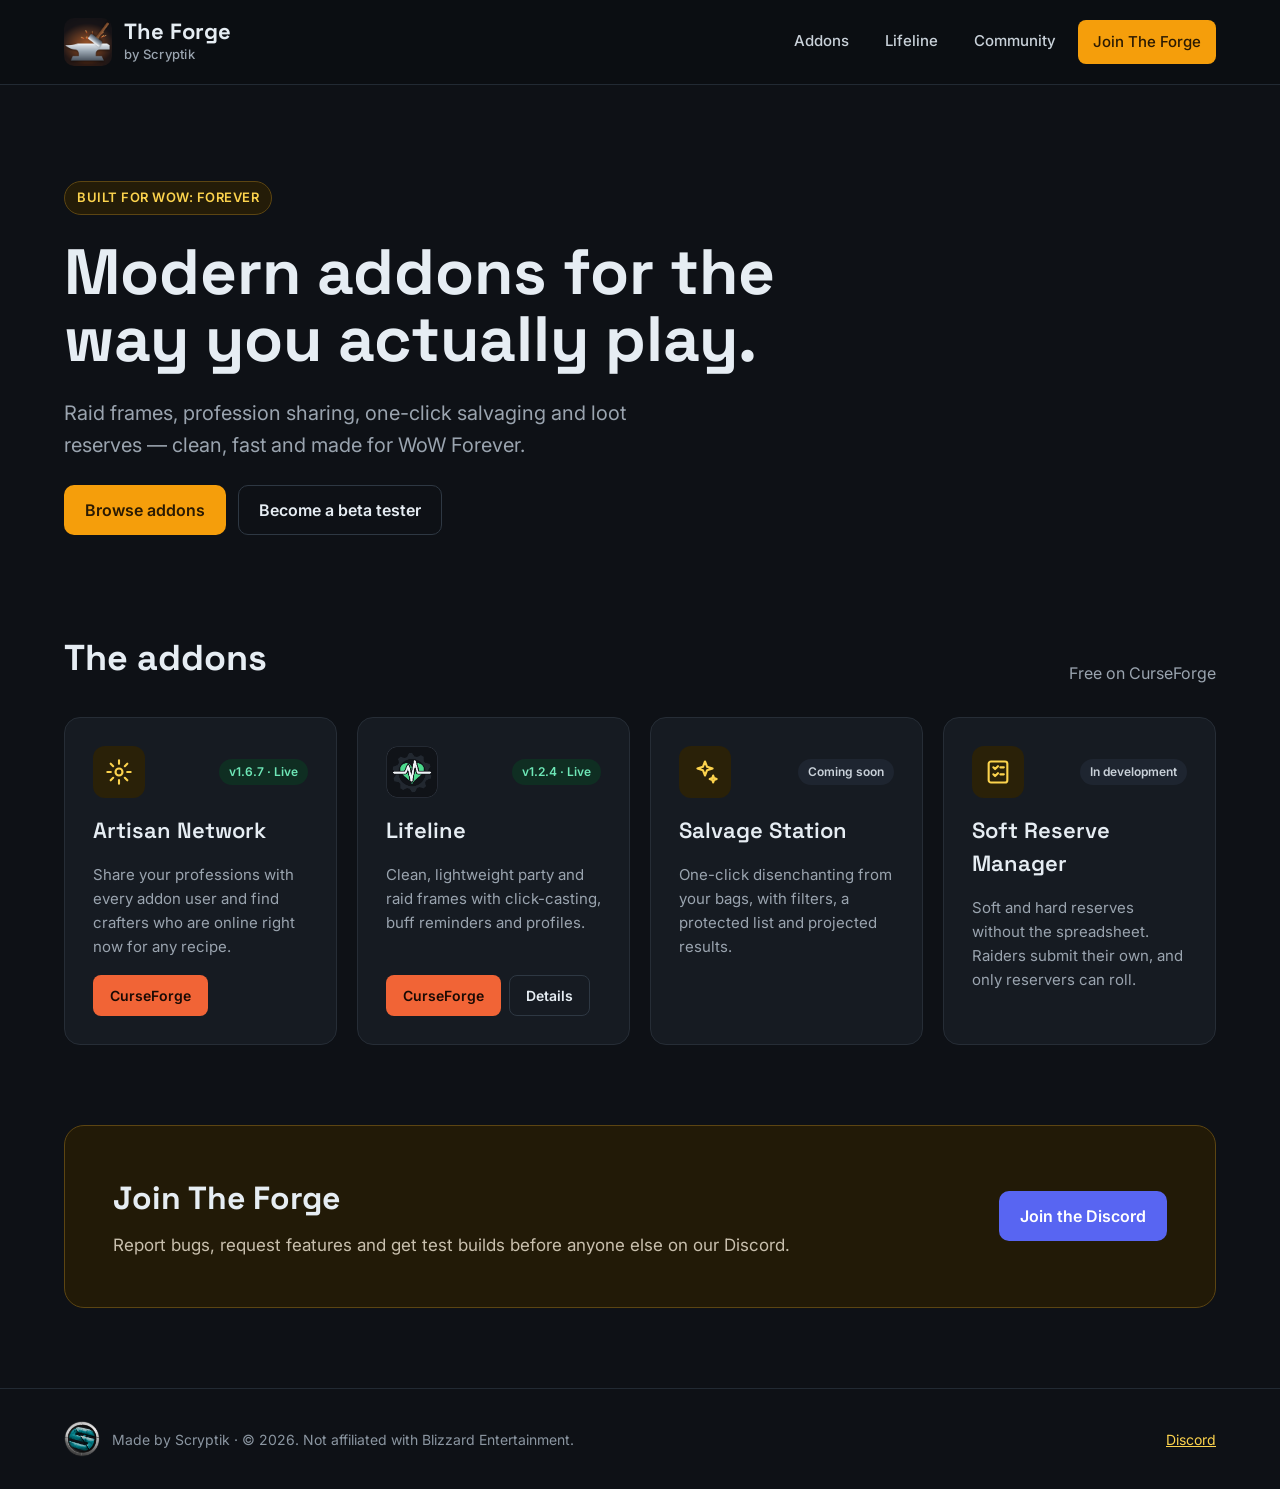
==== index.html @ fdc6e654 "Bust browser cache for stylesheet and demo script" ====
<!doctype html>
<html lang="en">
<head>
<meta charset="utf-8">
<meta name="viewport" content="width=device-width, initial-scale=1">
<title>The Forge by Scryptik – WoW Forever Addons</title>
<meta name="description" content="Modern WoW Forever addons by Scryptik: Lifeline raid frames, Artisan Network, Salvage Station and Soft Reserve Manager.">
<meta property="og:title" content="The Forge by Scryptik – WoW Forever Addons">
<meta property="og:description" content="Raid frames, profession sharing, one-click salvaging and loot reserves for WoW Forever.">
<meta property="og:image" content="https://scryptik-nunya.github.io/assets/img/og-forge.png">
<meta property="og:type" content="website">
<meta name="twitter:card" content="summary">
<link rel="icon" type="image/png" href="favicon.png">
<link rel="preconnect" href="https://fonts.googleapis.com">
<link rel="preconnect" href="https://fonts.gstatic.com" crossorigin>
<link href="https://fonts.googleapis.com/css2?family=Inter:wght@400;500;600;700&family=Space+Grotesk:wght@500;600;700&display=swap" rel="stylesheet">
<link rel="stylesheet" href="assets/css/site.css?v=2">
</head>
<body>
<a class="skip" href="#main">Skip to content</a>

<header class="site-header">
  <div class="wrap">
    <a class="brand" href="./">
      <img src="assets/img/forge-icon.png" alt="" width="48" height="48">
      <span class="brand-name"><strong>The Forge</strong><span>by Scryptik</span></span>
    </a>
    <nav class="nav" aria-label="Main">
      <a href="#addons">Addons</a>
      <a href="lifeline/">Lifeline</a>
      <a href="#community">Community</a>
      <a class="btn btn-sm btn-accent" href="https://discord.gg/yskDeZjQj7">Join The Forge</a>
    </nav>
  </div>
</header>

<main id="main">
  <section class="wrap hero">
    <span class="eyebrow">BUILT FOR WOW: FOREVER</span>
    <h1>Modern addons for the way you actually play.</h1>
    <p>Raid frames, profession sharing, one-click salvaging and loot reserves — clean, fast and made for WoW Forever.</p>
    <div class="row">
      <a class="btn btn-accent" href="#addons">Browse addons</a>
      <a class="btn btn-ghost" href="https://discord.gg/yskDeZjQj7">Become a beta tester</a>
    </div>
  </section>

  <section id="addons" class="wrap section" style="padding-top: 24px">
    <div style="display: flex; flex-wrap: wrap; align-items: flex-end; justify-content: space-between; gap: 12px">
      <h2 class="section-title">The addons</h2>
      <p class="lede">Free on CurseForge</p>
    </div>
    <div class="grid">

      <article class="card">
        <div class="card-top">
          <div class="addon-icon"><svg width="28" height="28" viewBox="0 0 24 24" fill="none" stroke="#FCD34D" stroke-width="1.8" stroke-linecap="round" stroke-linejoin="round" aria-hidden="true"><circle cx="12" cy="12" r="3"></circle><path d="M12 2v3M12 19v3M4.9 4.9l2.1 2.1M17 17l2.1 2.1M2 12h3M19 12h3M4.9 19.1L7 17M17 7l2.1-2.1"></path></svg></div>
          <span class="pill pill-live">v1.6.7 · Live</span>
        </div>
        <h3>Artisan Network</h3>
        <p>Share your professions with every addon user and find crafters who are online right now for any recipe.</p>
        <div class="row" style="gap: 8px">
          <a class="btn btn-sm btn-curse" href="https://www.curseforge.com/wow/addons/artisan-network">CurseForge</a>
        </div>
      </article>

      <article class="card">
        <div class="card-top">
          <img class="addon-icon" src="assets/img/lifeline-icon.png" alt="" width="52" height="52">
          <span class="pill pill-live">v1.2.4 · Live</span>
        </div>
        <h3>Lifeline</h3>
        <p>Clean, lightweight party and raid frames with click-casting, buff reminders and profiles.</p>
        <div class="row" style="gap: 8px">
          <a class="btn btn-sm btn-curse" href="https://www.curseforge.com/wow/addons/lifeline-cell-2">CurseForge</a>
          <a class="btn btn-sm btn-ghost" href="lifeline/">Details</a>
        </div>
      </article>

      <article class="card">
        <div class="card-top">
          <div class="addon-icon"><svg width="28" height="28" viewBox="0 0 24 24" fill="none" stroke="#FCD34D" stroke-width="1.8" stroke-linecap="round" stroke-linejoin="round" aria-hidden="true"><path d="M12 3l1.8 4.6L18.5 9l-4.7 1.4L12 15l-1.8-4.6L5.5 9l4.7-1.4z"></path><path d="M19 15l.8 2.2L22 18l-2.2.8L19 21l-.8-2.2L16 18l2.2-.8z"></path></svg></div>
          <span class="pill pill-gray">Coming soon</span>
        </div>
        <h3>Salvage Station</h3>
        <p>One-click disenchanting from your bags, with filters, a protected list and projected results.</p>
      </article>

      <article class="card">
        <div class="card-top">
          <div class="addon-icon"><svg width="28" height="28" viewBox="0 0 24 24" fill="none" stroke="#FCD34D" stroke-width="1.8" stroke-linecap="round" stroke-linejoin="round" aria-hidden="true"><rect x="4" y="3" width="16" height="18" rx="2"></rect><path d="M8 8l1.5 1.5L12 7M8 14l1.5 1.5L12 13M14 8h3M14 14h3"></path></svg></div>
          <span class="pill pill-gray">In development</span>
        </div>
        <h3>Soft Reserve Manager</h3>
        <p>Soft and hard reserves without the spreadsheet. Raiders submit their own, and only reservers can roll.</p>
      </article>

    </div>
  </section>

  <section id="community" class="wrap section" style="padding-top: 0">
    <div class="cta">
      <div>
        <h2>Join The Forge</h2>
        <p>Report bugs, request features and get test builds before anyone else on our Discord.</p>
      </div>
      <a class="btn btn-discord" href="https://discord.gg/yskDeZjQj7">Join the Discord</a>
    </div>
  </section>
</main>

<footer class="site-footer">
  <div class="wrap">
    <span class="footer-brand"><img src="assets/img/scryptik-logo.png" alt="" width="36" height="36"><span>Made by Scryptik · © 2026. Not affiliated with Blizzard Entertainment.</span></span>
    <a href="https://discord.gg/yskDeZjQj7">Discord</a>
  </div>
</footer>
</body>
</html>
---- assets/css/site.css ----
:root {
  --bg: #0E1116;
  --bg-deep: #0B0E12;
  --surface: #161B22;
  --line: #262D36;
  --line-soft: #222A33;
  --line-strong: #2E3843;
  --text: #E6EDF3;
  --text-2: #C9D1D9;
  --muted: #9AA4AF;
  --faint: #8B96A1;
  --accent: #F59E0B;
  --accent-ink: #2A1A03;
  --accent-soft: #FCD34D;
  --accent-bg: #241C08;
  --accent-line: #5C4512;
  --curse: #F16436;
  --discord: #5865F2;
  --head: "Space Grotesk", system-ui, sans-serif;
  --body: Inter, system-ui, sans-serif;
}

* { box-sizing: border-box; }
html { scroll-behavior: smooth; }
body { margin: 0; background: var(--bg); color: var(--text); font-family: var(--body); line-height: 1.5; }
img { max-width: 100%; display: block; }
a { color: var(--accent-soft); }
a:hover { color: #FDE68A; }
h1, h2, h3 { margin: 0; font-family: var(--head); }
p { margin: 0; }
code { font-family: ui-monospace, SFMono-Regular, Consolas, monospace; }

.wrap { max-width: 1200px; margin: 0 auto; padding: 0 24px; }
.band { background: var(--bg-deep); border-top: 1px solid var(--line-soft); border-bottom: 1px solid var(--line-soft); }
.section { padding-block: 80px; display: flex; flex-direction: column; gap: 32px; }
.section-title { font-size: 36px; font-weight: 700; }
.lede { color: var(--muted); font-size: 16px; }
.skip { position: absolute; left: -9999px; }
.skip:focus { left: 16px; top: 16px; z-index: 10; background: var(--accent); color: var(--accent-ink); padding: 8px 12px; border-radius: 8px; }
:focus-visible { outline: 2px solid var(--accent-soft); outline-offset: 2px; }

/* Header */
.site-header { border-bottom: 1px solid var(--line-soft); background: var(--bg-deep); }
.site-header .wrap { padding-top: 18px; padding-bottom: 18px; display: flex; flex-wrap: wrap; align-items: center; justify-content: space-between; gap: 16px; }
.brand { display: flex; align-items: center; gap: 12px; text-decoration: none; color: var(--text); }
.brand:hover { color: var(--text); }
.brand img { width: 48px; height: 48px; border-radius: 10px; object-fit: cover; }
.brand-name { display: flex; flex-direction: column; gap: 2px; }
.brand-name strong { font-family: var(--head); font-size: 22px; line-height: 1.1; }
.brand-name span { font-size: 13px; font-weight: 500; color: var(--muted); letter-spacing: 0.02em; }
.nav { display: flex; flex-wrap: wrap; gap: 8px; }
.nav a { padding: 10px 14px; border-radius: 8px; color: var(--text-2); text-decoration: none; font-size: 15px; font-weight: 500; }
.nav a:hover { background: var(--surface); color: var(--text); }

/* Buttons */
.btn { display: inline-flex; align-items: center; justify-content: center; min-height: 44px; padding: 12px 20px; border-radius: 10px; text-decoration: none; font-size: 16px; font-weight: 600; border: 1px solid transparent; }
.btn-sm { min-height: 40px; padding: 9px 16px; border-radius: 8px; font-size: 14px; }
.btn-accent { background: var(--accent); color: var(--accent-ink); }
.btn-accent:hover { background: #FBBF24; color: var(--accent-ink); }
.btn-ghost { border-color: var(--line-strong); color: var(--text); }
.btn-ghost:hover { background: var(--surface); color: var(--text); }
.btn-curse { background: var(--curse); color: #1A0A04; }
.btn-curse:hover { background: #F47A52; color: #1A0A04; }
.btn-discord { background: var(--discord); color: #fff; }
.btn-discord:hover { background: #6B76F5; color: #fff; }
.nav .btn-accent { color: var(--accent-ink); }
.nav .btn-accent:hover { background: #FBBF24; color: var(--accent-ink); }
.row { display: flex; flex-wrap: wrap; gap: 12px; }

/* Pills */
.pill { display: inline-block; padding: 4px 10px; border-radius: 999px; font-size: 12px; font-weight: 600; }
.pill-live { background: #0F2E22; color: #6EE7B7; }
.pill-accent { background: var(--accent-bg); color: var(--accent-soft); }
.pill-gray { background: #1E2530; color: var(--text-2); }
.eyebrow { align-self: flex-start; padding: 6px 12px; border: 1px solid var(--accent-line); border-radius: 999px; background: var(--accent-bg); color: var(--accent-soft); font-size: 13px; font-weight: 600; letter-spacing: 0.04em; }

/* Hero */
.hero { padding-block: 96px 72px; display: flex; flex-direction: column; gap: 24px; }
.hero h1 { font-size: clamp(40px, 6vw, 64px); line-height: 1.05; max-width: 820px; }
.hero p { font-size: 20px; line-height: 1.6; color: var(--muted); max-width: 640px; }

/* Cards */
.grid { display: grid; gap: 20px; grid-template-columns: repeat(auto-fit, minmax(270px, 1fr)); }
.card { background: var(--surface); border: 1px solid var(--line); border-radius: 16px; padding: 28px; display: flex; flex-direction: column; gap: 16px; }
.card h3 { font-size: 22px; font-weight: 600; }
.card p { color: var(--muted); font-size: 15px; line-height: 1.6; flex-grow: 1; }
.card-top { display: flex; align-items: center; justify-content: space-between; gap: 12px; }
.addon-icon { width: 52px; height: 52px; border-radius: 12px; background: #2A2108; display: flex; align-items: center; justify-content: center; }
img.addon-icon { background: none; object-fit: contain; }

/* Community */
.cta { background: #221A07; border: 1px solid var(--accent-line); border-radius: 20px; padding: 48px; display: flex; flex-wrap: wrap; align-items: center; justify-content: space-between; gap: 24px; }
.cta > div { display: flex; flex-direction: column; gap: 10px; flex: 1 1 420px; }
.cta h2 { font-size: 32px; font-weight: 700; }
.cta p { color: #C9C0AE; font-size: 17px; line-height: 1.6; }

/* Footer */
.site-footer { border-top: 1px solid var(--line-soft); }
.site-footer .wrap { padding-top: 32px; padding-bottom: 32px; display: flex; flex-wrap: wrap; align-items: center; justify-content: space-between; gap: 12px; color: var(--faint); font-size: 14px; }
.footer-brand { display: flex; align-items: center; gap: 12px; }
.footer-brand img { width: 36px; height: 36px; object-fit: contain; }

/* Addon page */
.crumbs { font-size: 14px; color: var(--faint); padding-top: 40px; }
.crumbs a { color: var(--faint); }
.crumbs span { color: var(--text-2); }
.addon-hero { display: flex; flex-wrap: wrap; gap: 48px; align-items: center; padding-block: 32px 72px; }
.addon-hero > div { flex: 1 1 440px; display: flex; flex-direction: column; gap: 20px; }
.addon-hero h1 { font-size: clamp(44px, 6vw, 64px); line-height: 1.05; }
.addon-hero p { font-size: 20px; line-height: 1.6; color: var(--muted); max-width: 520px; }
.addon-hero figure { flex: 1 1 440px; margin: 0; display: flex; flex-direction: column; gap: 10px; }
.shot { width: 100%; height: auto; aspect-ratio: 16 / 9; object-fit: cover; border-radius: 14px; border: 1px solid var(--line); }
figcaption { font-size: 13px; color: var(--faint); }
.feature { background: var(--surface); border: 1px solid var(--line); border-radius: 14px; padding: 24px; display: flex; flex-direction: column; gap: 10px; }
.feature h3 { font-size: 19px; font-weight: 600; }
.feature p { color: var(--muted); font-size: 15px; line-height: 1.6; }
.gallery { display: grid; gap: 24px; grid-template-columns: repeat(auto-fit, minmax(340px, 1fr)); }
.gallery figure { margin: 0; display: flex; flex-direction: column; gap: 8px; }
.gallery a { display: block; border-radius: 12px; }
.gallery img { width: 100%; height: auto; aspect-ratio: 16 / 9; object-fit: cover; border-radius: 12px; border: 1px solid var(--line); }
.gallery figcaption { font-size: 14px; font-weight: 500; color: var(--text-2); }
.steps { margin: 0; padding-left: 20px; color: var(--text-2); font-size: 15px; line-height: 1.9; }
.inline-code { background: var(--bg-deep); padding: 2px 6px; border-radius: 4px; font-size: 14px; }
.table-scroll { overflow-x: auto; }
.cmds { width: 100%; border-collapse: collapse; font-size: 15px; }
.cmds td { padding: 12px 16px 12px 0; border-top: 1px solid var(--line); color: var(--text-2); }
.cmds td:first-child { white-space: nowrap; }
.cmds code { background: var(--bg-deep); border: 1px solid var(--line); padding: 4px 10px; border-radius: 6px; color: var(--accent-soft); font-size: 14px; }
.faq { display: flex; flex-direction: column; gap: 12px; }
.faq div { background: var(--surface); border: 1px solid var(--line); border-radius: 12px; padding: 22px 24px; display: flex; flex-direction: column; gap: 8px; }
.faq h3 { font-family: var(--body); font-size: 17px; font-weight: 600; }
.faq p { color: var(--muted); font-size: 15px; line-height: 1.6; }

/* Demo */
.demo { display: flex; flex-wrap: wrap; gap: 20px; align-items: flex-start; }
.demo-controls { flex: 1 1 260px; max-width: 320px; background: var(--surface); border: 1px solid var(--line); border-radius: 16px; padding: 22px; display: flex; flex-direction: column; gap: 22px; }
.ctl { display: flex; flex-direction: column; gap: 10px; }
.ctl-label { font-size: 13px; font-weight: 600; color: var(--muted); letter-spacing: 0.04em; }
.seg { display: grid; gap: 6px; }
.seg button { min-height: 44px; padding: 8px 4px; border-radius: 8px; font: 600 14px var(--body); cursor: pointer; border: 1px solid var(--line); background: var(--bg); color: var(--text-2); }
.seg button[aria-pressed="true"] { border-color: var(--accent); background: var(--accent); color: var(--accent-ink); }
.toggle { min-height: 44px; display: flex; align-items: center; justify-content: space-between; gap: 12px; padding: 8px 12px; border-radius: 10px; border: 1px solid var(--line); background: var(--bg); color: var(--text); font: 500 14px var(--body); cursor: pointer; text-align: left; }
.track { flex: none; width: 40px; height: 22px; border-radius: 999px; position: relative; background: var(--line-strong); }
.track::after { content: ""; position: absolute; top: 3px; left: 3px; width: 16px; height: 16px; border-radius: 999px; background: var(--muted); transition: left 0.15s; }
.toggle[aria-pressed="true"] .track { background: var(--accent); }
.toggle[aria-pressed="true"] .track::after { left: 21px; background: var(--accent-ink); }
.demo-stage { flex: 999 1 560px; min-width: 0; background: var(--bg-deep); border: 1px solid var(--line); border-radius: 16px; padding: 22px; display: flex; flex-direction: column; gap: 16px; }
.frames-scroll { overflow-x: auto; }
.frames { display: flex; gap: 3px; width: max-content; }
.frames.horizontal { flex-direction: column; }
.group { display: flex; flex-direction: column; gap: 4px; }
.group-label { font-size: 11px; font-weight: 600; color: var(--faint); padding-left: 2px; }
.units { display: flex; flex-direction: column; gap: 1px; }
.frames.horizontal .units { flex-direction: row; }
.unit { position: relative; overflow: hidden; background: #15181C; border: 1px solid #000; transition: opacity 0.3s; }
.unit.dead { background: #2A2D31; }
.unit .fill, .unit .heal { position: absolute; top: 0; bottom: 4px; transition: width 0.4s, left 0.4s, background 0.3s; }
.unit .fill { left: 0; }
.unit .heal { opacity: 0.4; }
.unit .absorb { position: absolute; left: 0; top: 0; height: 3px; background: #E5E7EB; transition: width 0.4s; }
.unit .power { position: absolute; left: 0; bottom: 0; height: 4px; transition: width 0.4s; }
.unit .txt { position: absolute; left: 0; right: 0; top: 0; bottom: 4px; display: flex; flex-direction: column; align-items: center; justify-content: center; padding: 0 4px; text-shadow: -1px -1px 0 #000, 1px -1px 0 #000, -1px 1px 0 #000, 1px 1px 0 #000; }
.unit .nm { max-width: 100%; font-size: 12px; font-weight: 600; line-height: 1.15; white-space: nowrap; overflow: hidden; text-overflow: ellipsis; color: #fff; }
.unit .val { font-size: 10px; font-weight: 600; line-height: 1.15; color: #F3F4F6; white-space: nowrap; }
.unit .banner { position: absolute; left: 0; right: 0; bottom: 4px; height: 11px; background: rgba(0, 0, 0, 0.7); color: #E5E7EB; font-size: 8px; font-weight: 700; letter-spacing: 0.08em; line-height: 11px; text-align: center; white-space: nowrap; overflow: hidden; }
.unit .buff { position: absolute; top: 2px; right: 2px; width: 9px; height: 9px; border-radius: 2px; background: #FCD34D; border: 1px solid #000; }
.unit .deb { position: absolute; left: 2px; top: 2px; width: 12px; height: 12px; border-radius: 2px; font-size: 8px; font-weight: 700; line-height: 12px; text-align: center; color: #000; text-shadow: none; }
.legend { display: flex; flex-wrap: wrap; gap: 16px; font-size: 13px; color: var(--muted); }
.legend span { display: flex; align-items: center; gap: 6px; }
.legend i { display: inline-block; width: 12px; height: 12px; border-radius: 3px; }
.note { font-size: 13px; color: var(--faint); }

@media (max-width: 640px) {
  .section { padding-block: 56px; }
  .cta { padding: 28px; }
  .hero { padding-block: 64px 48px; }
}
@media (prefers-reduced-motion: reduce) {
  html { scroll-behavior: auto; }
  .unit, .unit * { transition: none !important; }
}
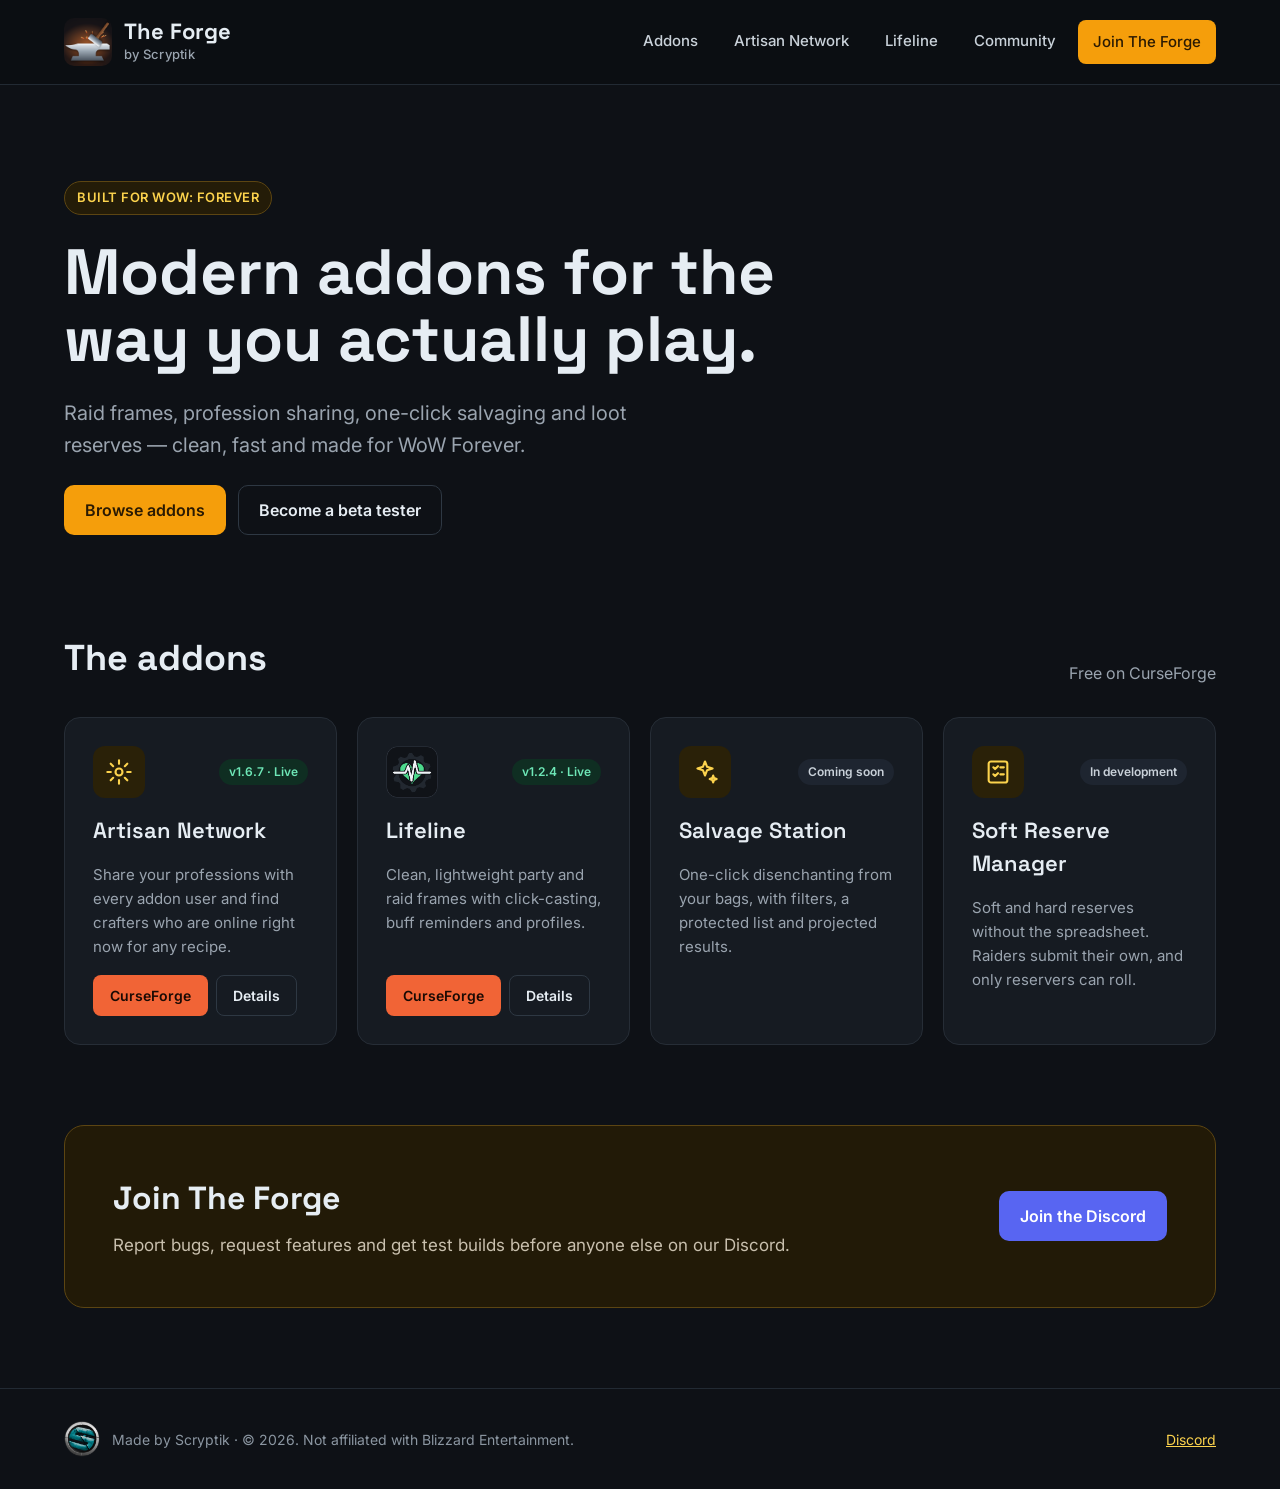
==== commit 1525fa28: "Add Artisan Network page Features, screenshot gallery, install steps, commands and FAQ; linked from " ====
--- a/index.html
+++ b/index.html
@@ -27,6 +27,7 @@
     </a>
     <nav class="nav" aria-label="Main">
       <a href="#addons">Addons</a>
+      <a href="artisan/">Artisan Network</a>
       <a href="lifeline/">Lifeline</a>
       <a href="#community">Community</a>
       <a class="btn btn-sm btn-accent" href="https://discord.gg/yskDeZjQj7">Join The Forge</a>
@@ -61,6 +62,7 @@
         <p>Share your professions with every addon user and find crafters who are online right now for any recipe.</p>
         <div class="row" style="gap: 8px">
           <a class="btn btn-sm btn-curse" href="https://www.curseforge.com/wow/addons/artisan-network">CurseForge</a>
+          <a class="btn btn-sm btn-ghost" href="artisan/">Details</a>
         </div>
       </article>
 
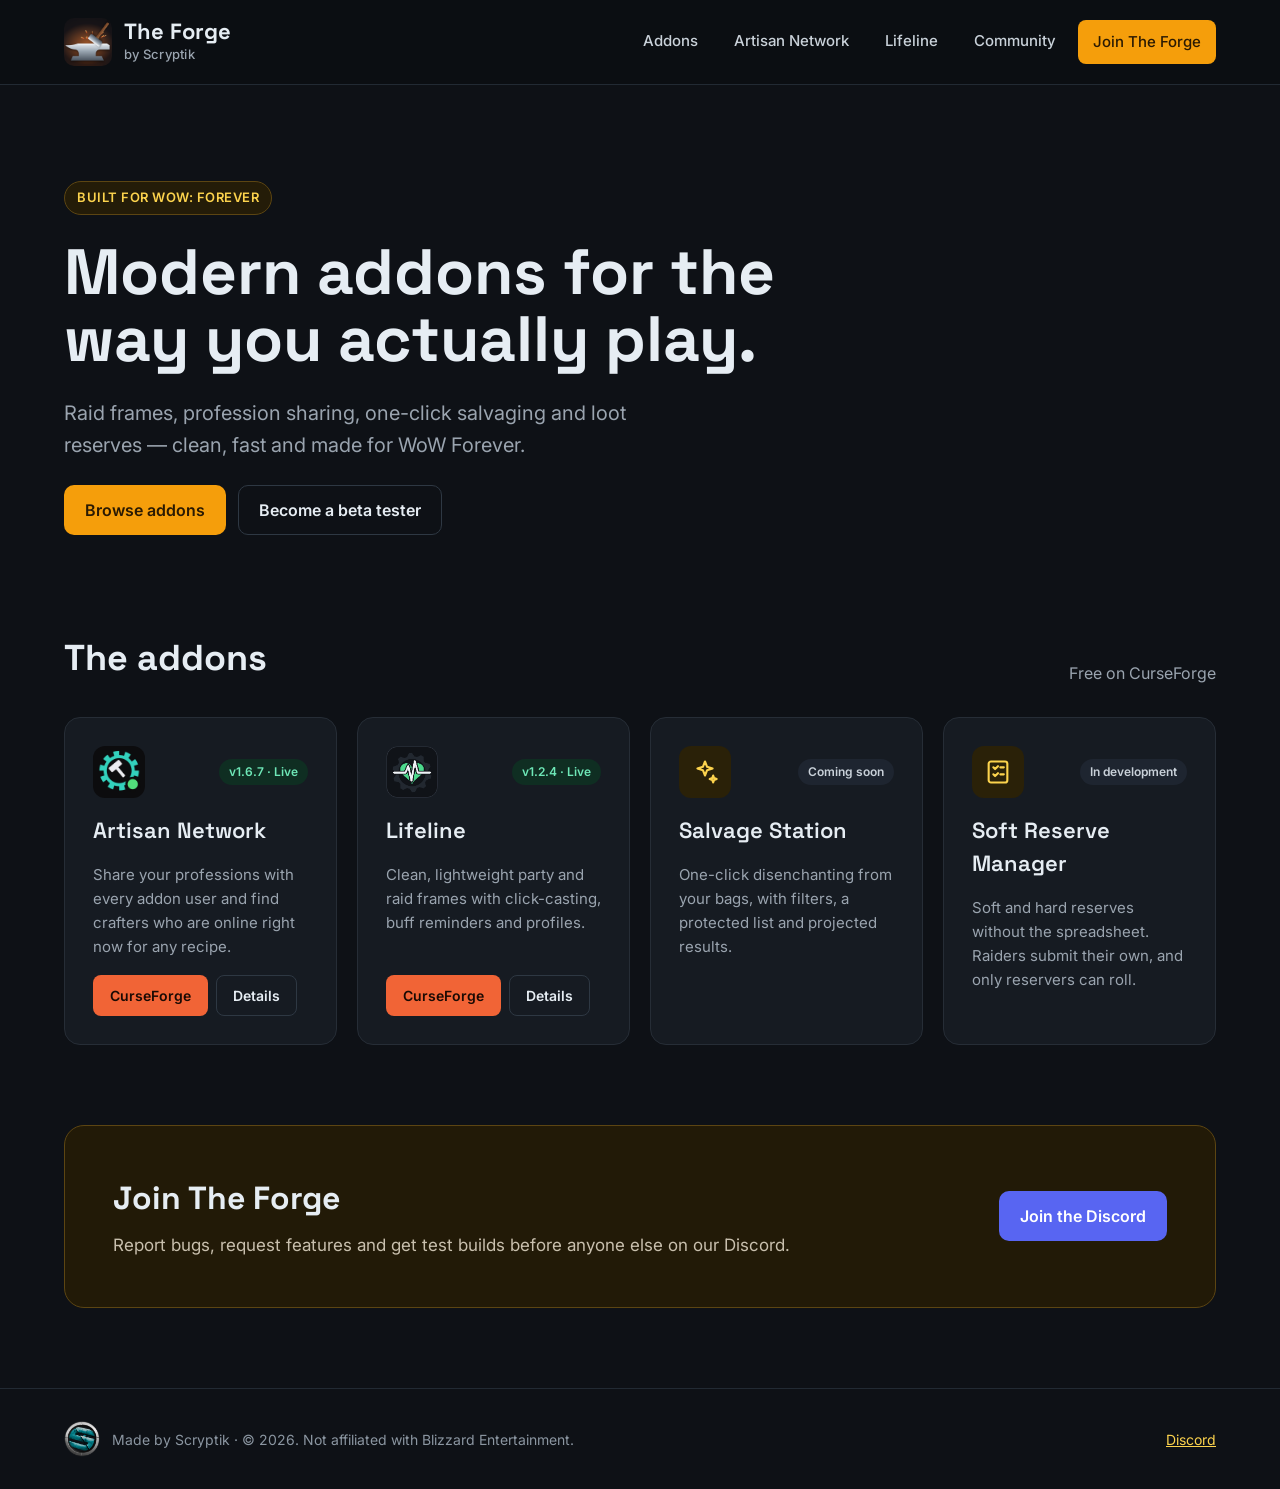
==== commit 772414d2: "Use the Artisan Network logo" ====
--- a/index.html
+++ b/index.html
@@ -55,7 +55,7 @@
 
       <article class="card">
         <div class="card-top">
-          <div class="addon-icon"><svg width="28" height="28" viewBox="0 0 24 24" fill="none" stroke="#FCD34D" stroke-width="1.8" stroke-linecap="round" stroke-linejoin="round" aria-hidden="true"><circle cx="12" cy="12" r="3"></circle><path d="M12 2v3M12 19v3M4.9 4.9l2.1 2.1M17 17l2.1 2.1M2 12h3M19 12h3M4.9 19.1L7 17M17 7l2.1-2.1"></path></svg></div>
+          <img class="addon-icon" src="assets/img/artisan-icon.png" alt="" width="52" height="52" style="border-radius: 12px">
           <span class="pill pill-live">v1.6.7 · Live</span>
         </div>
         <h3>Artisan Network</h3>
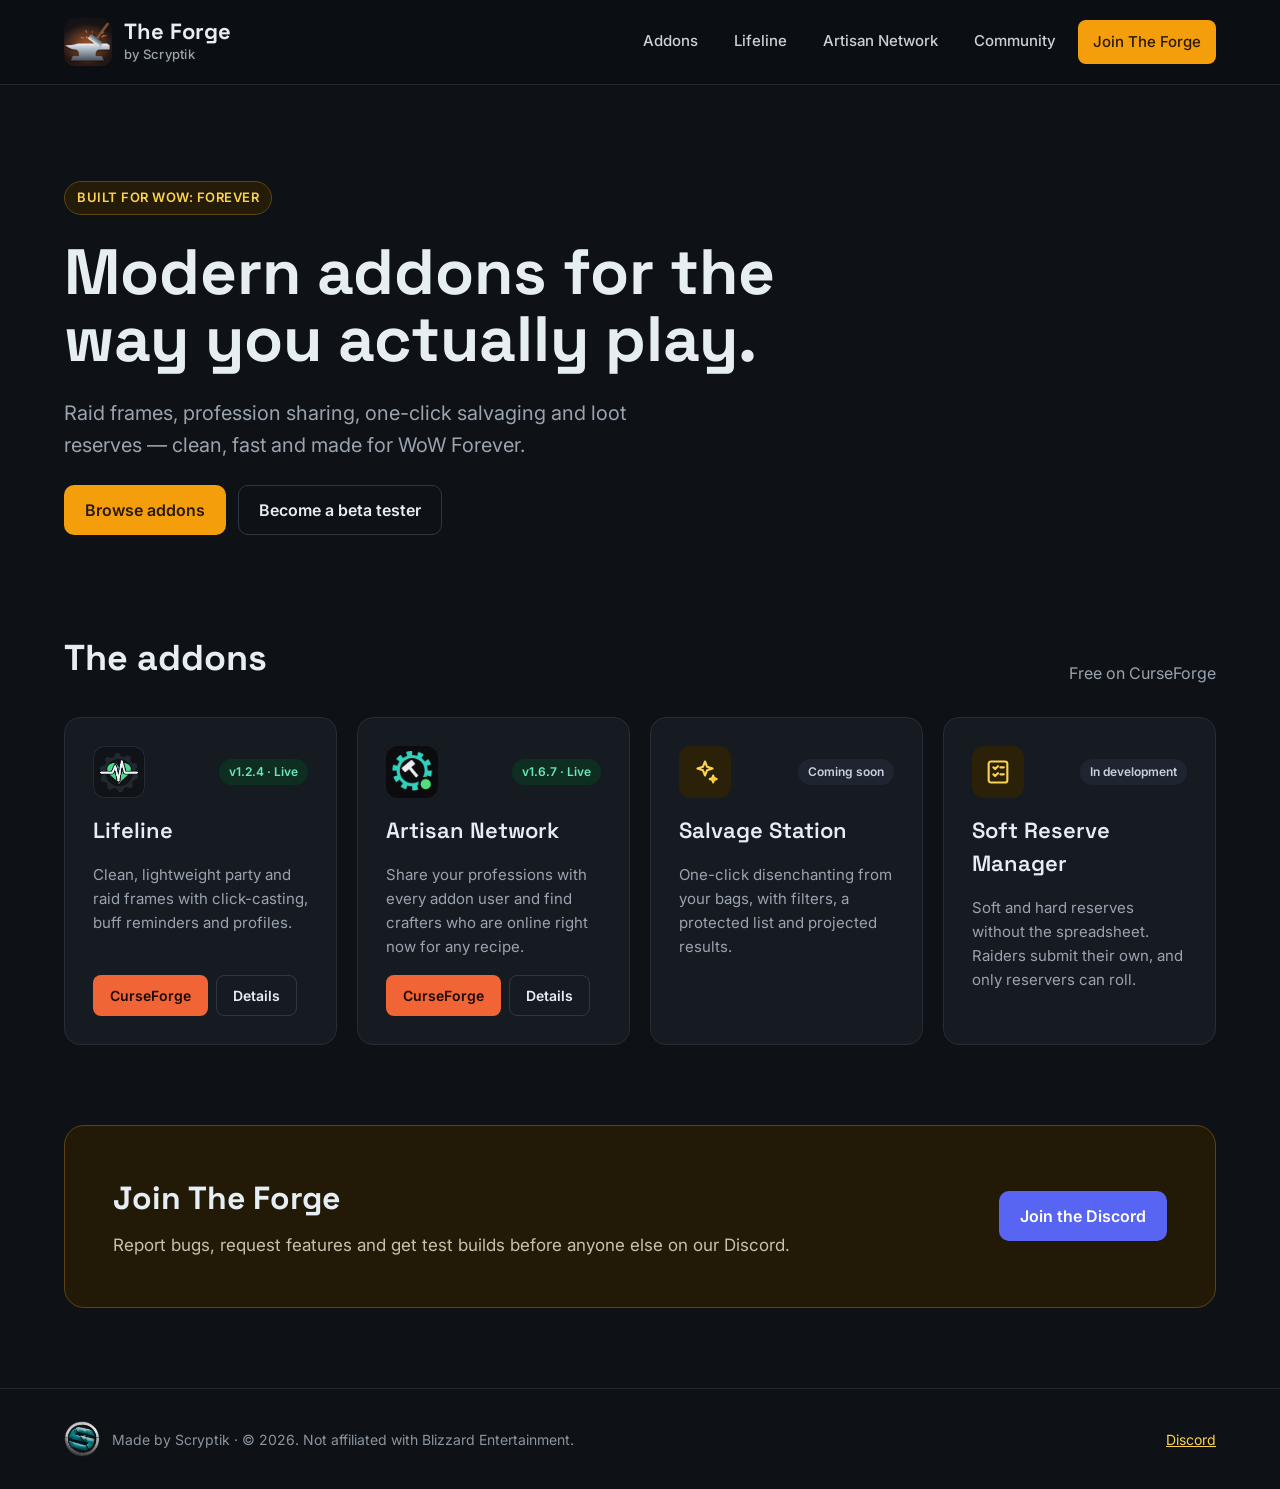
==== commit f691a45b: "Show Lifeline first on the homepage" ====
--- a/index.html
+++ b/index.html
@@ -27,8 +27,8 @@
     </a>
     <nav class="nav" aria-label="Main">
       <a href="#addons">Addons</a>
+      <a href="lifeline/">Lifeline</a>
       <a href="artisan/">Artisan Network</a>
-      <a href="lifeline/">Lifeline</a>
       <a href="#community">Community</a>
       <a class="btn btn-sm btn-accent" href="https://discord.gg/yskDeZjQj7">Join The Forge</a>
     </nav>
@@ -55,6 +55,19 @@
 
       <article class="card">
         <div class="card-top">
+          <img class="addon-icon" src="assets/img/lifeline-icon.png" alt="" width="52" height="52">
+          <span class="pill pill-live">v1.2.4 · Live</span>
+        </div>
+        <h3>Lifeline</h3>
+        <p>Clean, lightweight party and raid frames with click-casting, buff reminders and profiles.</p>
+        <div class="row" style="gap: 8px">
+          <a class="btn btn-sm btn-curse" href="https://www.curseforge.com/wow/addons/lifeline-cell-2">CurseForge</a>
+          <a class="btn btn-sm btn-ghost" href="lifeline/">Details</a>
+        </div>
+      </article>
+
+      <article class="card">
+        <div class="card-top">
           <img class="addon-icon" src="assets/img/artisan-icon.png" alt="" width="52" height="52" style="border-radius: 12px">
           <span class="pill pill-live">v1.6.7 · Live</span>
         </div>
@@ -63,19 +76,6 @@
         <div class="row" style="gap: 8px">
           <a class="btn btn-sm btn-curse" href="https://www.curseforge.com/wow/addons/artisan-network">CurseForge</a>
           <a class="btn btn-sm btn-ghost" href="artisan/">Details</a>
-        </div>
-      </article>
-
-      <article class="card">
-        <div class="card-top">
-          <img class="addon-icon" src="assets/img/lifeline-icon.png" alt="" width="52" height="52">
-          <span class="pill pill-live">v1.2.4 · Live</span>
-        </div>
-        <h3>Lifeline</h3>
-        <p>Clean, lightweight party and raid frames with click-casting, buff reminders and profiles.</p>
-        <div class="row" style="gap: 8px">
-          <a class="btn btn-sm btn-curse" href="https://www.curseforge.com/wow/addons/lifeline-cell-2">CurseForge</a>
-          <a class="btn btn-sm btn-ghost" href="lifeline/">Details</a>
         </div>
       </article>
 
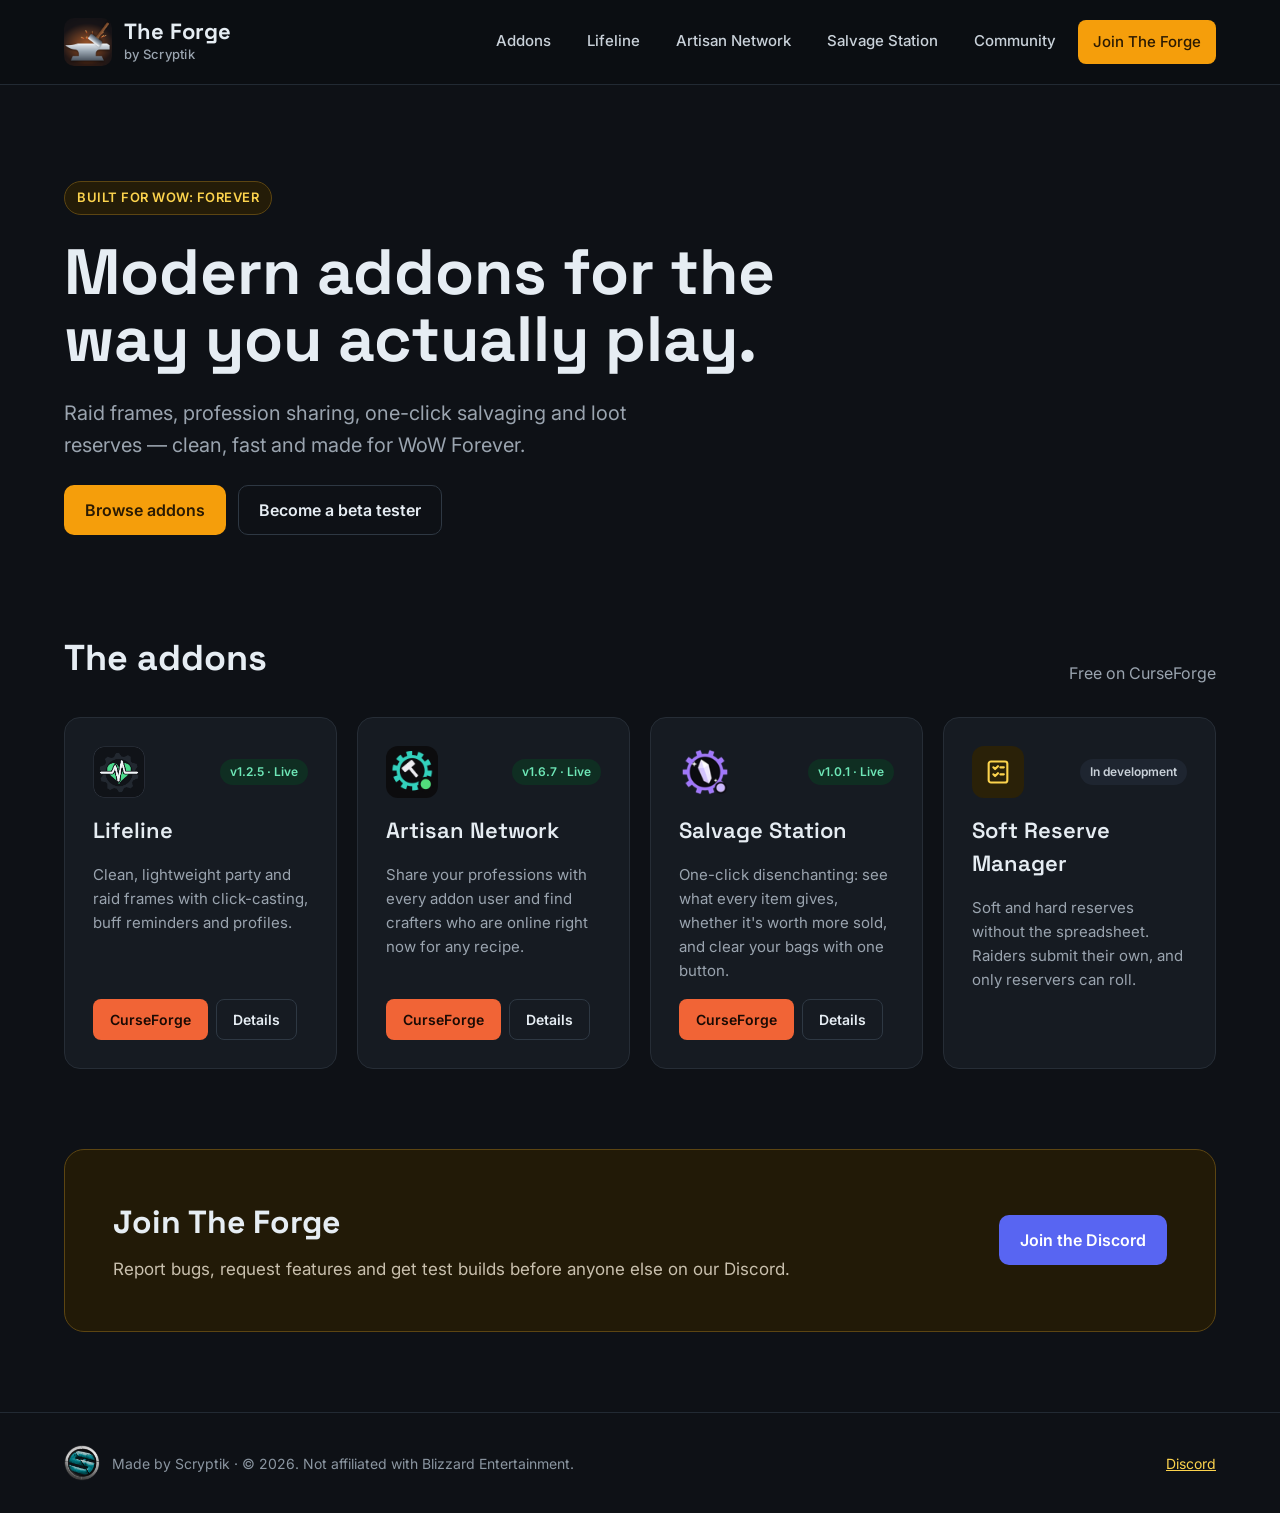
==== commit 0e6b7793: "Add Salvage Station page and mark it released; update Lifeline to 1.2.5" ====
--- a/index.html
+++ b/index.html
@@ -7,7 +7,7 @@
 <meta name="description" content="Modern WoW Forever addons by Scryptik: Lifeline raid frames, Artisan Network, Salvage Station and Soft Reserve Manager.">
 <meta property="og:title" content="The Forge by Scryptik – WoW Forever Addons">
 <meta property="og:description" content="Raid frames, profession sharing, one-click salvaging and loot reserves for WoW Forever.">
-<meta property="og:image" content="https://scryptik-nunya.github.io/assets/img/og-forge.png">
+<meta property="og:image" content="https://theforge-wow.github.io/assets/img/og-forge.png">
 <meta property="og:type" content="website">
 <meta name="twitter:card" content="summary">
 <link rel="icon" type="image/png" href="favicon.png">
@@ -29,6 +29,7 @@
       <a href="#addons">Addons</a>
       <a href="lifeline/">Lifeline</a>
       <a href="artisan/">Artisan Network</a>
+      <a href="salvage/">Salvage Station</a>
       <a href="#community">Community</a>
       <a class="btn btn-sm btn-accent" href="https://discord.gg/yskDeZjQj7">Join The Forge</a>
     </nav>
@@ -56,7 +57,7 @@
       <article class="card">
         <div class="card-top">
           <img class="addon-icon" src="assets/img/lifeline-icon.png" alt="" width="52" height="52">
-          <span class="pill pill-live">v1.2.4 · Live</span>
+          <span class="pill pill-live">v1.2.5 · Live</span>
         </div>
         <h3>Lifeline</h3>
         <p>Clean, lightweight party and raid frames with click-casting, buff reminders and profiles.</p>
@@ -81,11 +82,15 @@
 
       <article class="card">
         <div class="card-top">
-          <div class="addon-icon"><svg width="28" height="28" viewBox="0 0 24 24" fill="none" stroke="#FCD34D" stroke-width="1.8" stroke-linecap="round" stroke-linejoin="round" aria-hidden="true"><path d="M12 3l1.8 4.6L18.5 9l-4.7 1.4L12 15l-1.8-4.6L5.5 9l4.7-1.4z"></path><path d="M19 15l.8 2.2L22 18l-2.2.8L19 21l-.8-2.2L16 18l2.2-.8z"></path></svg></div>
-          <span class="pill pill-gray">Coming soon</span>
+          <img class="addon-icon" src="assets/img/salvage-icon.png" alt="" width="52" height="52">
+          <span class="pill pill-live">v1.0.1 · Live</span>
         </div>
         <h3>Salvage Station</h3>
-        <p>One-click disenchanting from your bags, with filters, a protected list and projected results.</p>
+        <p>One-click disenchanting: see what every item gives, whether it's worth more sold, and clear your bags with one button.</p>
+        <div class="row" style="gap: 8px">
+          <a class="btn btn-sm btn-curse" href="https://www.curseforge.com/wow/addons/salvage-station">CurseForge</a>
+          <a class="btn btn-sm btn-ghost" href="salvage/">Details</a>
+        </div>
       </article>
 
       <article class="card">
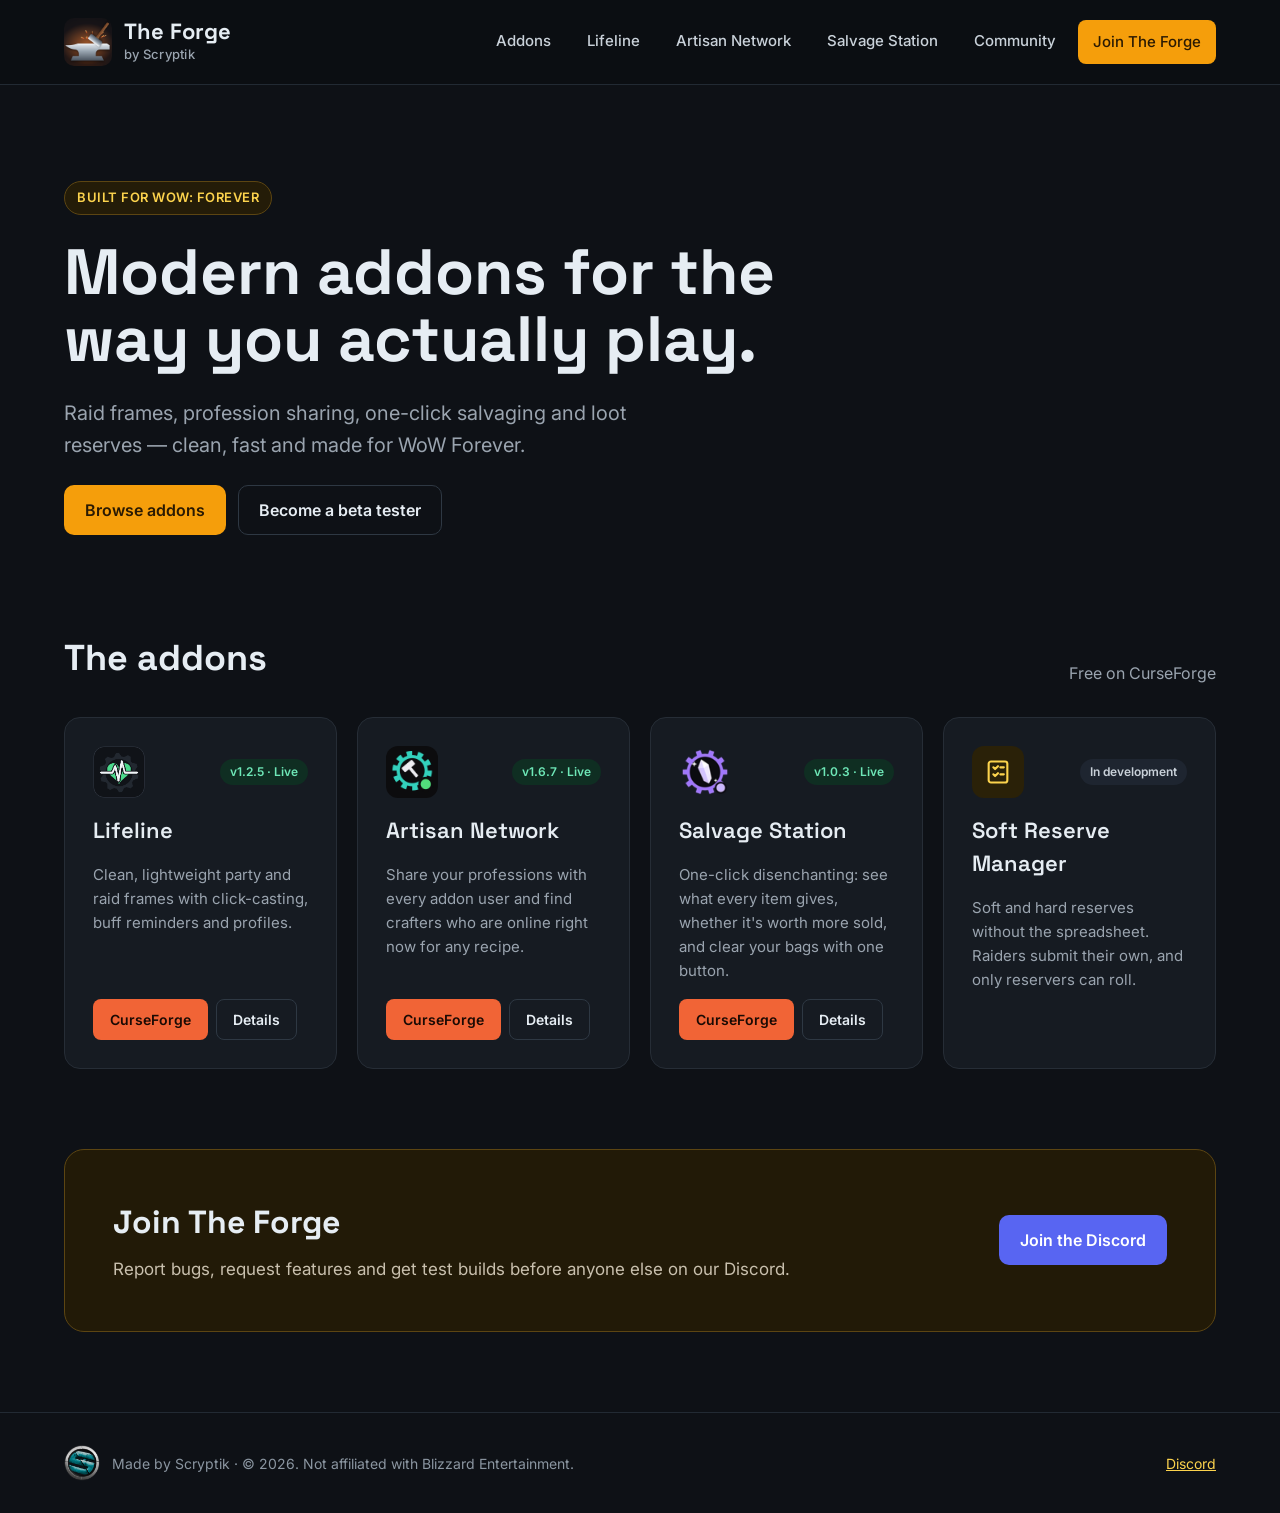
==== commit 78347123: "Update Salvage Station to 1.0.3 and /salvage debug" ====
--- a/index.html
+++ b/index.html
@@ -14,7 +14,7 @@
 <link rel="preconnect" href="https://fonts.googleapis.com">
 <link rel="preconnect" href="https://fonts.gstatic.com" crossorigin>
 <link href="https://fonts.googleapis.com/css2?family=Inter:wght@400;500;600;700&family=Space+Grotesk:wght@500;600;700&display=swap" rel="stylesheet">
-<link rel="stylesheet" href="assets/css/site.css?v=2">
+<link rel="stylesheet" href="assets/css/site.css?v=3">
 </head>
 <body>
 <a class="skip" href="#main">Skip to content</a>
@@ -83,7 +83,7 @@
       <article class="card">
         <div class="card-top">
           <img class="addon-icon" src="assets/img/salvage-icon.png" alt="" width="52" height="52">
-          <span class="pill pill-live">v1.0.1 · Live</span>
+          <span class="pill pill-live">v1.0.3 · Live</span>
         </div>
         <h3>Salvage Station</h3>
         <p>One-click disenchanting: see what every item gives, whether it's worth more sold, and clear your bags with one button.</p>
@@ -118,9 +118,11 @@
 
 <footer class="site-footer">
   <div class="wrap">
-    <span class="footer-brand"><img src="assets/img/scryptik-logo.png" alt="" width="36" height="36"><span>Made by Scryptik · © 2026. Not affiliated with Blizzard Entertainment.</span></span>
+    <span class="footer-brand"><img src="assets/img/scryptik-logo.png" alt="" width="36" height="36"><span class="footer-text"><span>Made by Scryptik · © 2026. Not affiliated with Blizzard Entertainment.</span><span class="views" id="views" hidden><svg width="15" height="15" viewBox="0 0 24 24" fill="none" stroke="currentColor" stroke-width="2" stroke-linecap="round" stroke-linejoin="round" aria-hidden="true"><path d="M2 12s3.6-7 10-7 10 7 10 7-3.6 7-10 7S2 12 2 12z"></path><circle cx="12" cy="12" r="3"></circle></svg><span><span class="views-n">–</span> views</span></span></span></span>
     <a href="https://discord.gg/yskDeZjQj7">Discord</a>
   </div>
 </footer>
+<script src="assets/js/views.js"></script>
+<script data-goatcounter="https://scryptik.goatcounter.com/count" async src="//gc.zgo.at/count.js"></script>
 </body>
 </html>
--- a/assets/css/site.css
+++ b/assets/css/site.css
@@ -179,3 +179,8 @@
   html { scroll-behavior: auto; }
   .unit, .unit * { transition: none !important; }
 }
+
+/* View counter */
+.footer-text { display: flex; flex-direction: column; gap: 4px; }
+.views { display: flex; align-items: center; gap: 6px; font-size: 13px; color: var(--faint); }
+.views[hidden] { display: none; }
